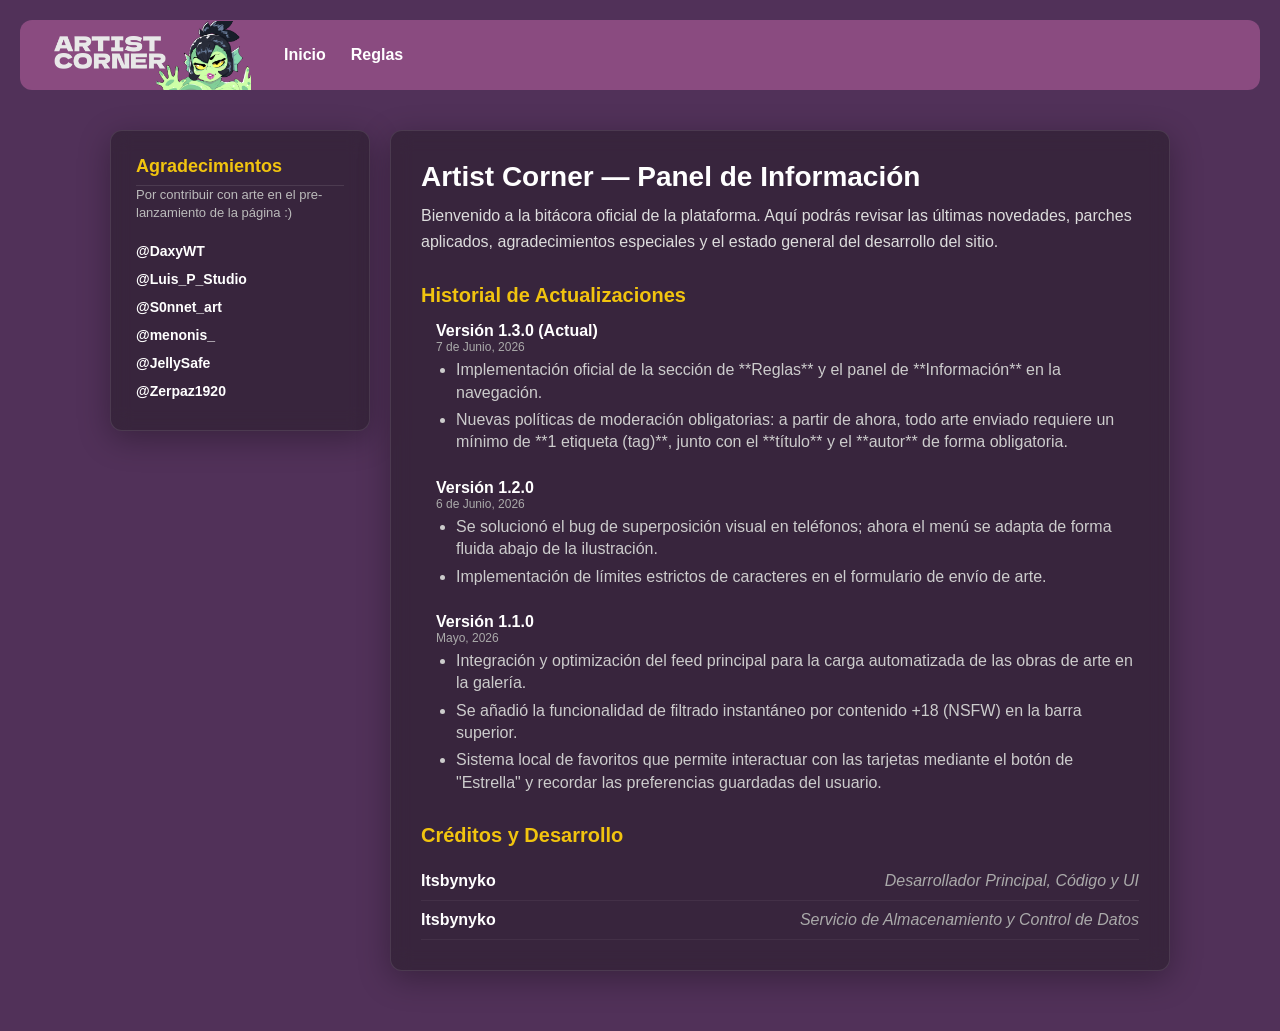
==== info.html @ 21874b7f "Add files via upload" ====
<!DOCTYPE html>
<html lang="es">
<head>
<meta charset="UTF-8">
<meta name="viewport" content="width=device-width, initial-scale=1.0">
<title>Información - Artist Corner</title>
<link rel="stylesheet" href="style.css">
<style>
  /* ESTADO POR DEFECTO: FONDO MORADO EXACTO DEL INDEX */
  body {
      background-color: #513159; 
      transition: background-color 0.5s ease; 
      margin: 0;
      font-family: sans-serif;
      color: #fff;
  }

  /* CONTENEDOR FLEX PARA ESTRUCTURAR EL MENÚ LATERAL Y LA BITÁCORA */
  .layout-wrapper {
      display: flex;
      max-width: 1100px;
      margin: 40px auto;
      padding: 0 20px;
      gap: 20px;
      box-sizing: border-box;
  }

  /* MENÚ LATERAL DE AGRADECIMIENTOS ESPECIALES */
  .thanks-sidebar {
      flex: 0 0 260px;
      background: rgba(20, 20, 20, 0.4);
      border-radius: 12px;
      padding: 25px;
      backdrop-filter: blur(10px);
      border: 1px solid rgba(255, 255, 255, 0.1);
      box-shadow: 0 8px 32px rgba(0, 0, 0, 0.3);
      height: fit-content;
  }

  .thanks-sidebar h3 {
      margin-top: 0;
      color: #f1c40f;
      font-size: 18px;
      border-bottom: 1px solid rgba(255, 255, 255, 0.1);
      padding-bottom: 8px;
  }

  .thanks-sidebar p {
      font-size: 13px;
      color: #bbb;
      line-height: 1.4;
      margin-bottom: 15px;
  }

  .thanks-list {
      list-style: none;
      padding: 0;
      margin: 0;
  }

  .thanks-list li {
      padding: 6px 0;
      font-weight: bold;
      color: #fff;
      font-size: 14px;
      transition: color 0.2s;
  }
  
  .thanks-list li:hover {
      color: #f1c40f;
  }

  /* CONTENEDOR PRINCIPAL DEL BLOG */
  .info-container {
      flex: 1;
  }

  .info-card {
      background: rgba(20, 20, 20, 0.4);
      border-radius: 12px;
      padding: 30px;
      backdrop-filter: blur(10px);
      border: 1px solid rgba(255, 255, 255, 0.1);
      box-shadow: 0 8px 32px rgba(0, 0, 0, 0.3);
  }

  .info-card h1 {
      font-size: 28px;
      margin-top: 0;
      padding-bottom: 10px;
      color: #fff;
  }

  .info-card h2 {
      font-size: 20px;
      color: #f1c40f;
      margin-top: 30px;
      margin-bottom: 15px;
  }

  .info-card p {
      line-height: 1.6;
      color: #ddd;
  }

  /* Bloques de las actualizaciones (Changelog) */
  .update-log {
      padding-left: 15px;
      margin-bottom: 25px;
  }

  .update-version {
      font-weight: bold;
      color: #fff;
      font-size: 16px;
  }

  .update-date {
      font-size: 12px;
      color: #aaa;
      margin-bottom: 5px;
  }

  .update-log ul {
      margin: 5px 0 0 0;
      padding-left: 20px;
      color: #ccc;
  }

  .update-log li {
      margin-bottom: 5px;
      line-height: 1.4;
  }

  /* Sección de Créditos */
  .credits-list {
      list-style: none;
      padding: 0;
      margin: 0;
  }

  .credits-list li {
      padding: 10px 0;
      border-bottom: 1px solid rgba(255, 255, 255, 0.05);
      display: flex;
      justify-content: space-between;
      gap: 15px;
  }

  .credits-list span.role {
      color: #aaa;
      font-style: italic;
  }

  /* =======================================================
      ADAPTACIÓN MÓVIL OPTIMIZADA
      ======================================================= */
  @media (max-width: 768px) {
      body {
          padding: 10px !important; 
      }

      .topbar {
          flex-direction: column !important; 
          height: auto !important; 
          padding: 15px !important;
          gap: 15px !important;
      }

      .left-section {
          width: 100% !important;
          justify-content: space-between !important; 
          gap: 10px !important;
      }

      .logo img {
          width: 150px !important; 
          height: auto !important;
      }

      .menu {
          gap: 15px !important; 
      }

      .menu a {
          font-size: 14px !important;
          white-space: nowrap !important; 
      }

      .layout-wrapper {
          flex-direction: column !important;
          margin: 15px auto !important;
          padding: 0 !important;
          gap: 15px !important;
      }

      .thanks-sidebar {
          flex: none !important;
          width: auto !important;
          padding: 20px !important;
      }

      .info-card {
          padding: 20px !important;
      }
      .info-card h1 {
          font-size: 22px !important;
      }
      .info-card h2 {
          font-size: 18px !important;
      }
      .credits-list li {
          flex-direction: column !important;
          gap: 2px !important;
      }
  }
</style>
</head>
<body>

<header class="topbar">
    <div class="left-section">
        <div class="logo">
            <img src="ArtistCornerLogo.png" alt="Logo">
        </div>
        <nav class="menu">
            <a href="index.html">Inicio</a>
            <a href="rules.html" style="font-weight: bold; color: #fff;">Reglas</a>
        </nav>
    </div>
</header>

<div class="layout-wrapper">
    <aside class="thanks-sidebar">
        <h3>Agradecimientos</h3>
        <p>Por contribuir con arte en el pre-lanzamiento de la página :)</p>
        <ul class="thanks-list">
            <li>@DaxyWT</li>
            <li>@Luis_P_Studio</li>
            <li>@S0nnet_art</li>
            <li>@menonis_</li>
            <li>@JellySafe</li>
            <li>@Zerpaz1920</li>
        </ul>
    </aside>

    <main class="info-container">
        <div class="info-card">
            <h1>Artist Corner — Panel de Información</h1>
            <p>Bienvenido a la bitácora oficial de la plataforma. Aquí podrás revisar las últimas novedades, parches aplicados, agradecimientos especiales y el estado general del desarrollo del sitio.</p>

            <h2>Historial de Actualizaciones</h2>
            
            <div class="update-log">
                <div class="update-version">Versión 1.3.0 (Actual)</div>
                <div class="update-date">7 de Junio, 2026</div>
                <ul>
                    <li>Implementación oficial de la sección de **Reglas** y el panel de **Información** en la navegación.</li>
                    <li>Nuevas políticas de moderación obligatorias: a partir de ahora, todo arte enviado requiere un mínimo de **1 etiqueta (tag)**, junto con el **título** y el **autor** de forma obligatoria.</li>
                </ul>
            </div>

            <div class="update-log">
                <div class="update-version">Versión 1.2.0</div>
                <div class="update-date">6 de Junio, 2026</div>
                <ul>
                    <li>Se solucionó el bug de superposición visual en teléfonos; ahora el menú se adapta de forma fluida abajo de la ilustración.</li>
                    <li>Implementación de límites estrictos de caracteres en el formulario de envío de arte.</li>
                </ul>
            </div>

            <div class="update-log">
                <div class="update-version">Versión 1.1.0</div>
                <div class="update-date">Mayo, 2026</div>
                <ul>
                    <li>Integración y optimización del feed principal para la carga automatizada de las obras de arte en la galería.</li>
                    <li>Se añadió la funcionalidad de filtrado instantáneo por contenido +18 (NSFW) en la barra superior.</li>
                    <li>Sistema local de favoritos que permite interactuar con las tarjetas mediante el botón de "Estrella" y recordar las preferencias guardadas del usuario.</li>
                </ul>
            </div>

            <h2>Créditos y Desarrollo</h2>
            <ul class="credits-list">
                <li>
                    <strong>Itsbynyko</strong>
                    <span class="role">Desarrollador Principal, Código y UI</span>
                </li>
                <li>
                    <strong>Itsbynyko</strong>
                    <span class="role">Servicio de Almacenamiento y Control de Datos</span>
                </li>
            </ul>
        </div>
    </main>
</div>

</body>
</html>
---- style.css ----
*{
    margin:0;
    padding:0;
    box-sizing:border-box;
}

body{
    background:#6f3c67;
    color:white;
    font-family:Arial, sans-serif;
    padding:20px;
}

.topbar{
    width:100%;
    height:70px;

    display:flex;
    align-items:center;
    justify-content:space-between;

    background:#8a4b80;

    padding:0 20px;

    border-radius:12px;

    margin-bottom:20px;
}

.logo{
    display:flex;
    align-items:center;
    gap:10px;

    font-size:22px;
    font-weight:bold;
}

.logo img{
    width:214px;
    height:69px;
    object-fit:contain;
}

.search-box{
    width:400px;
    max-width:50%;
}

.search-box input{
    width:100%;
    margin:0;

    background:#0f0f0f;
    border:1px solid #333;

    padding:12px 18px;

    border-radius:25px;

    color:white;
}
input{
    width:100%;
    padding:12px;
    margin-bottom:10px;
    border:none;
    border-radius:8px;
    background:#2a2a2a;
    color:white;
}

button{
    width:100%;
    padding:12px;
    border:none;
    border-radius:8px;
    cursor:pointer;
    font-weight:bold;
}

.feed{
    display:grid;
    grid-template-columns:repeat(auto-fill,minmax(350px,1fr));
    gap:20px;
}

.card{
    background:#1a1a1a;
    border-radius:12px;
    overflow:hidden;
}

.video-container{
    width:100%;
    aspect-ratio:16/9;
    background:#000;
}

.video-container video{
    width:100%;
    height:100%;
    object-fit:cover;
    display:block;
}

.video-container img{
    width:100%;
    height:100%;
    object-fit:cover;
    display:block;
}

.video-container video:fullscreen{
    width:100vw;
    height:100vh;
    object-fit:contain;
    background:black;
}

.video-container video:-webkit-full-screen{
    width:100vw;
    height:100vh;
    object-fit:contain;
    background:black;
}

.info{
    padding:15px;
}

.title{
    font-size:18px;
    font-weight:bold;
    margin-bottom:5px;
}

.author{
    color:#aaa;
}
.lightbox{
    display:none;
    position:fixed;
    inset:0;

    background:rgba(0,0,0,.95);

    justify-content:center;
    align-items:center;

    z-index:9999;
}

.lightbox img{
    max-width:90vw;
    max-height:90vh;
    object-fit:contain;
}

.nav-btn{
    position:absolute;
    top:50%;
    transform:translateY(-50%);

    width:60px;
    height:60px;

    border:none;
    border-radius:50%;

    background:rgba(255,255,255,.15);
    color:white;

    font-size:30px;
    cursor:pointer;
    z-index:10000;
}

.nav-btn:hover{
    background:rgba(255,255,255,.25);
}

.left{
    left:30px;
}

.right{
    right:30px;
}

.menu{
    display:flex;
    gap:25px;
    align-items:center;
}

.menu a{
    color:white;
    text-decoration:none;
    font-weight:bold;
    transition:.2s;
}

.menu a:hover{
    opacity:.8;
}


/* ========================= */
/* PAGINA SUBIR ARTE */
/* ========================= */

.upload-container{
    display:flex;
    justify-content:center;
    margin-top:40px;
}

.upload-card{

    width:800px;
    max-width:95%;

    background:#1a1a1a;

    border-radius:12px;

    padding:30px;
}

.upload-card h1{

    text-align:center;

    margin-bottom:25px;
}

.upload-card textarea{

    width:100%;

    min-height:150px;

    background:#2a2a2a;

    color:white;

    border:none;

    border-radius:8px;

    padding:12px;

    resize:vertical;

    margin-bottom:10px;
}

.upload-card button{

    background:#8a4b80;

    color:white;

    transition:.2s;
}

.upload-card button:hover{

    opacity:.9;
}

.preview{

    width:100%;

    max-height:500px;

    object-fit:contain;

    border-radius:12px;

    margin-bottom:15px;

    display:none;

    background:#111;
}

.left-section{

    display:flex;

    align-items:center;

    gap:30px;
}



.menu a:hover{

    background:rgba(255,255,255,.1);
}

.toast{

    position:fixed;

    left:50%;
    bottom:30px;

    transform:translateX(-50%);

    background:#1a1a1a;

    color:white;

    padding:14px 25px;

    border-radius:10px;

    font-weight:bold;

    opacity:0;

    pointer-events:none;

    transition:.3s;

    z-index:99999;
}

.toast.show{

    opacity:1;
}

.toast.success{

    border:2px solid #4caf50;
}

.toast.error{

    border:2px solid #f44336;
}

button:disabled{

    background:#555;

    color:#ccc;

    cursor:not-allowed;

    opacity:.8;
}
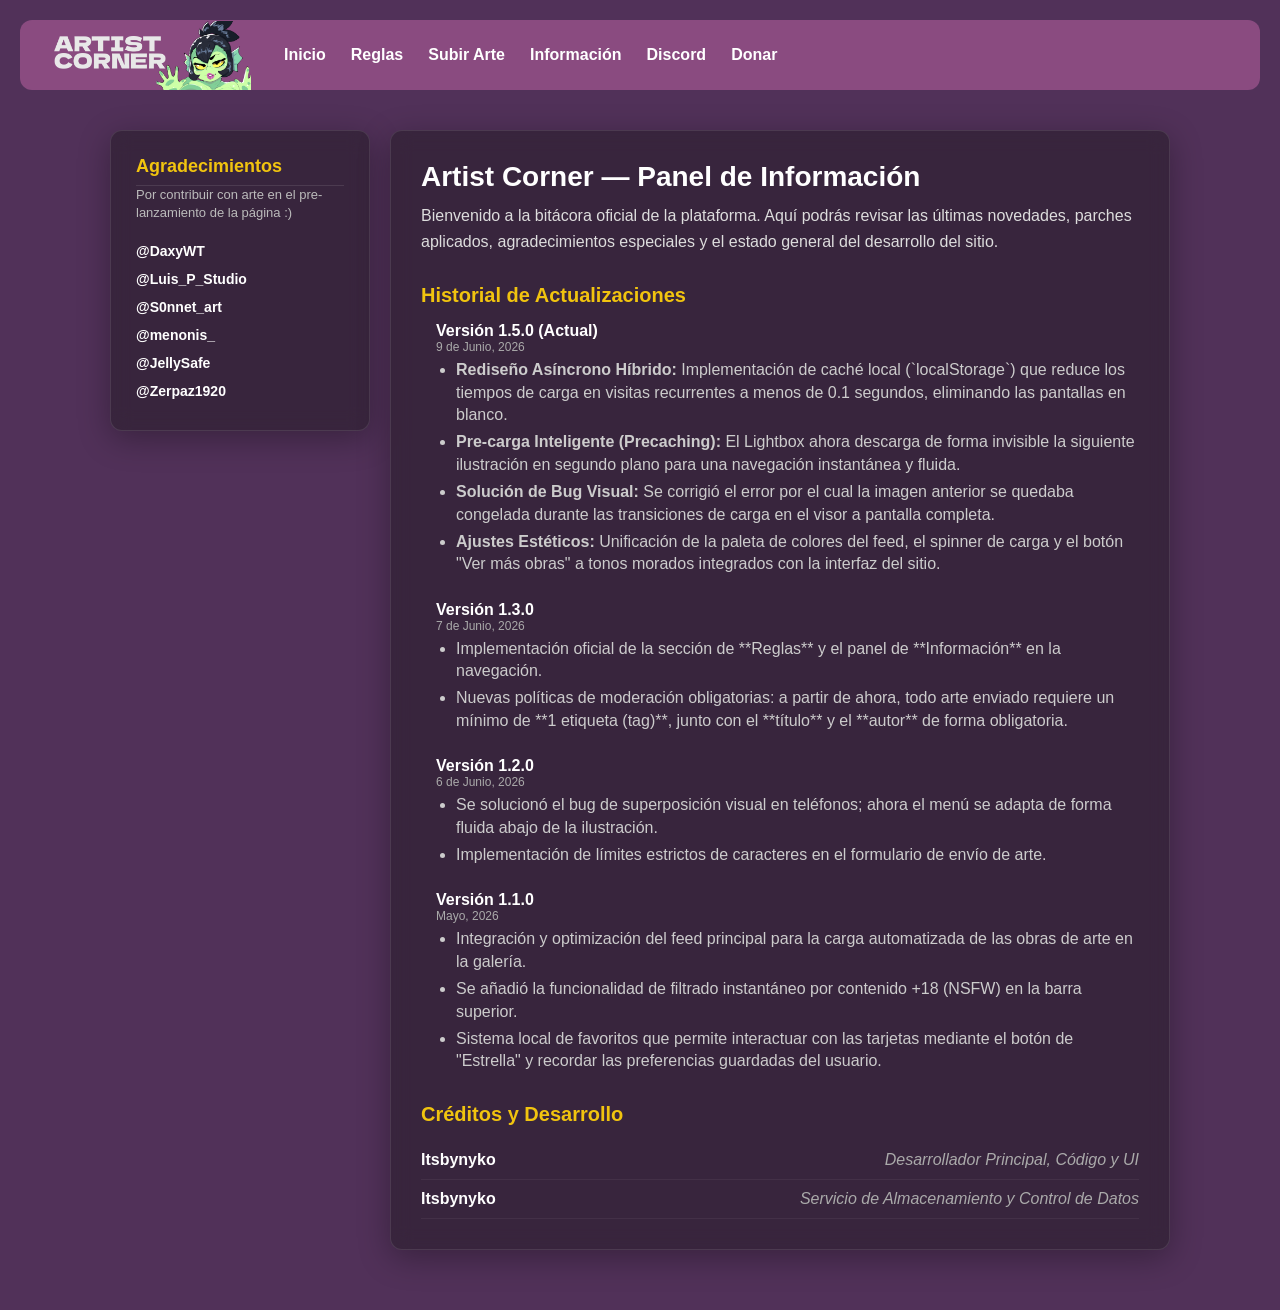
==== commit 67df7778: "Update info.html" ====
--- a/info.html
+++ b/info.html
@@ -179,7 +179,8 @@
       }
 
       .menu {
-          gap: 15px !important; 
+          gap: 12px !important; 
+          flex-wrap: wrap !important;
       }
 
       .menu a {
@@ -225,7 +226,11 @@
         </div>
         <nav class="menu">
             <a href="index.html">Inicio</a>
-            <a href="rules.html" style="font-weight: bold; color: #fff;">Reglas</a>
+            <a href="rules.html">Reglas</a>
+            <a href="upload.html">Subir Arte</a>
+            <a href="info.html" style="font-weight: bold; color: #fff;">Información</a>
+            <a href="https://discord.gg/gg3N2hKKvD" target="_blank">Discord</a>
+            <a href="https://ko-fi.com/itsbynyko" target="_blank">Donar</a>
         </nav>
     </div>
 </header>
@@ -250,9 +255,20 @@
             <p>Bienvenido a la bitácora oficial de la plataforma. Aquí podrás revisar las últimas novedades, parches aplicados, agradecimientos especiales y el estado general del desarrollo del sitio.</p>
 
             <h2>Historial de Actualizaciones</h2>
+
+            <div class="update-log">
+                <div class="update-version">Versión 1.5.0 (Actual)</div>
+                <div class="update-date">9 de Junio, 2026</div>
+                <ul>
+                    <li><strong>Rediseño Asíncrono Híbrido:</strong> Implementación de caché local (`localStorage`) que reduce los tiempos de carga en visitas recurrentes a menos de 0.1 segundos, eliminando las pantallas en blanco.</li>
+                    <li><strong>Pre-carga Inteligente (Precaching):</strong> El Lightbox ahora descarga de forma invisible la siguiente ilustración en segundo plano para una navegación instantánea y fluida.</li>
+                    <li><strong>Solución de Bug Visual:</strong> Se corrigió el error por el cual la imagen anterior se quedaba congelada durante las transiciones de carga en el visor a pantalla completa.</li>
+                    <li><strong>Ajustes Estéticos:</strong> Unificación de la paleta de colores del feed, el spinner de carga y el botón "Ver más obras" a tonos morados integrados con la interfaz del sitio.</li>
+                </ul>
+            </div>
             
             <div class="update-log">
-                <div class="update-version">Versión 1.3.0 (Actual)</div>
+                <div class="update-version">Versión 1.3.0</div>
                 <div class="update-date">7 de Junio, 2026</div>
                 <ul>
                     <li>Implementación oficial de la sección de **Reglas** y el panel de **Información** en la navegación.</li>
@@ -295,4 +311,4 @@
 </div>
 
 </body>
-</html>+</html>
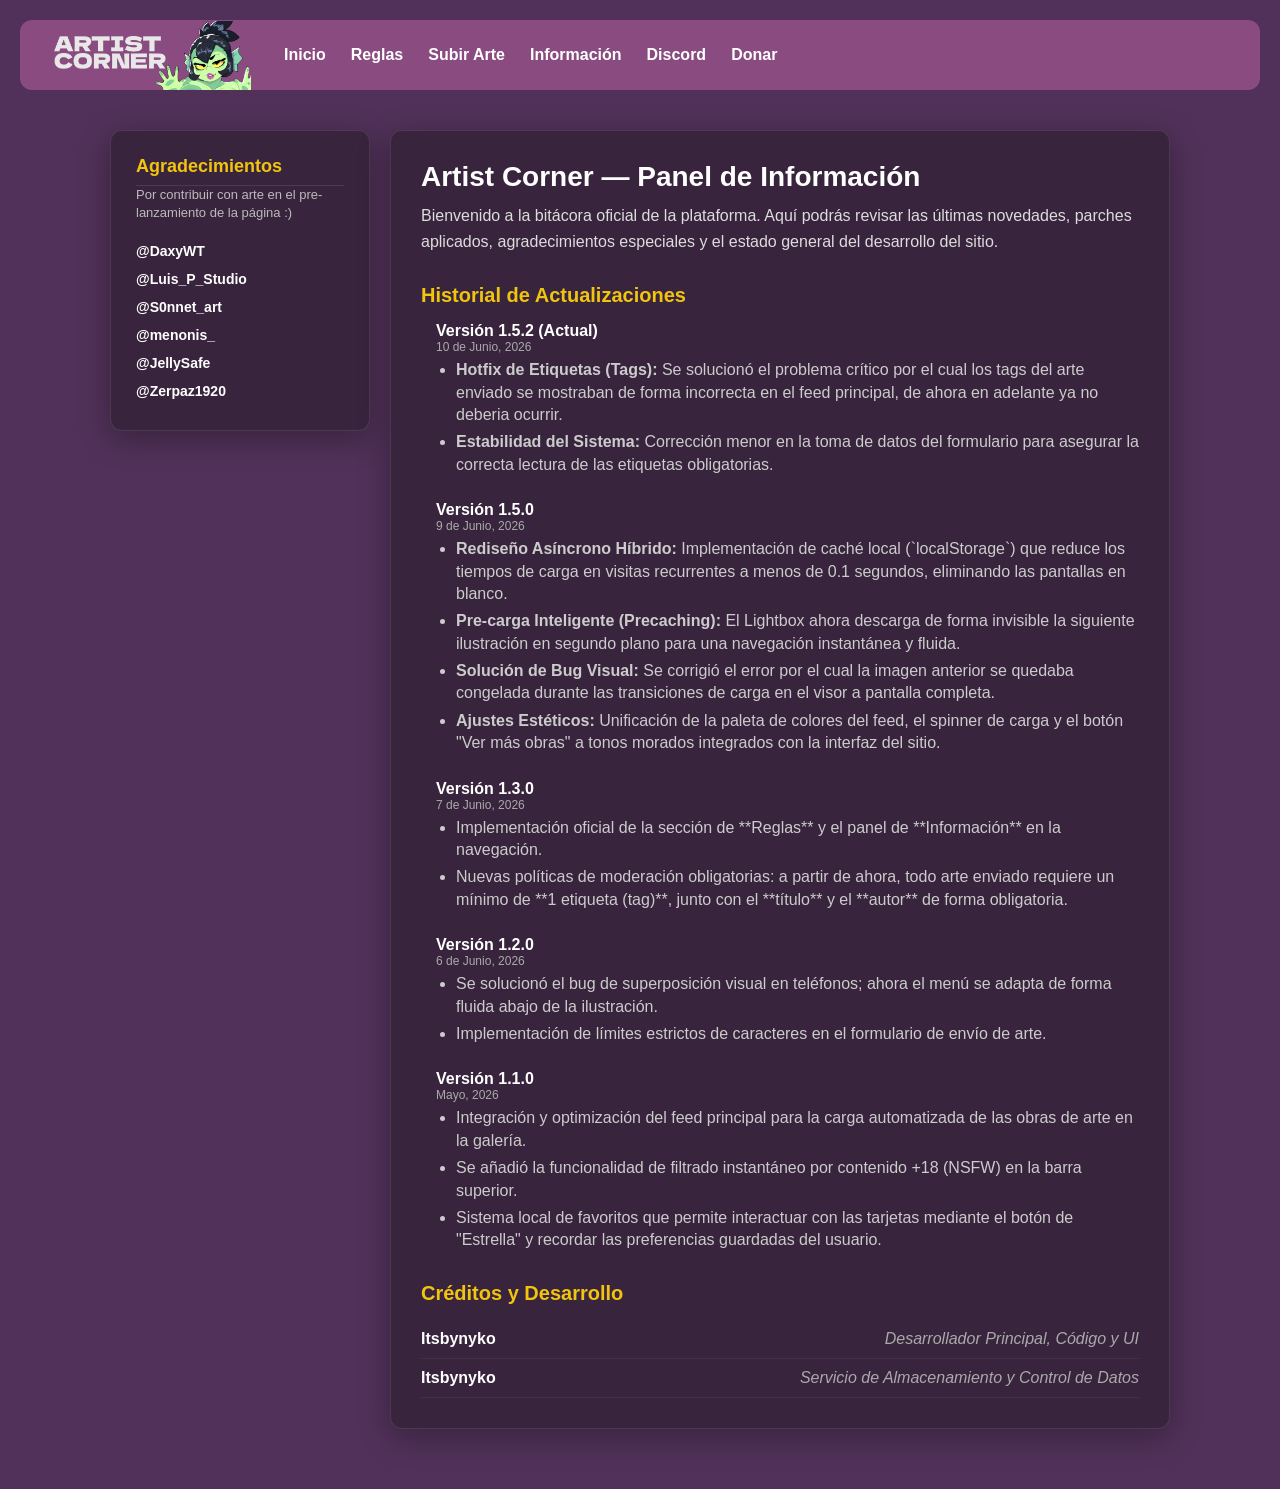
==== commit ba0950d8: "Update info.html" ====
--- a/info.html
+++ b/info.html
@@ -257,7 +257,16 @@
             <h2>Historial de Actualizaciones</h2>
 
             <div class="update-log">
-                <div class="update-version">Versión 1.5.0 (Actual)</div>
+                <div class="update-version">Versión 1.5.2 (Actual)</div>
+                <div class="update-date">10 de Junio, 2026</div>
+                <ul>
+                    <li><strong>Hotfix de Etiquetas (Tags):</strong> Se solucionó el problema crítico por el cual los tags del arte enviado se mostraban de forma incorrecta en el feed principal, de ahora en adelante ya no deberia ocurrir.</li>
+                    <li><strong>Estabilidad del Sistema:</strong> Corrección menor en la toma de datos del formulario para asegurar la correcta lectura de las etiquetas obligatorias.</li>
+                </ul>
+            </div>
+
+            <div class="update-log">
+                <div class="update-version">Versión 1.5.0</div>
                 <div class="update-date">9 de Junio, 2026</div>
                 <ul>
                     <li><strong>Rediseño Asíncrono Híbrido:</strong> Implementación de caché local (`localStorage`) que reduce los tiempos de carga en visitas recurrentes a menos de 0.1 segundos, eliminando las pantallas en blanco.</li>
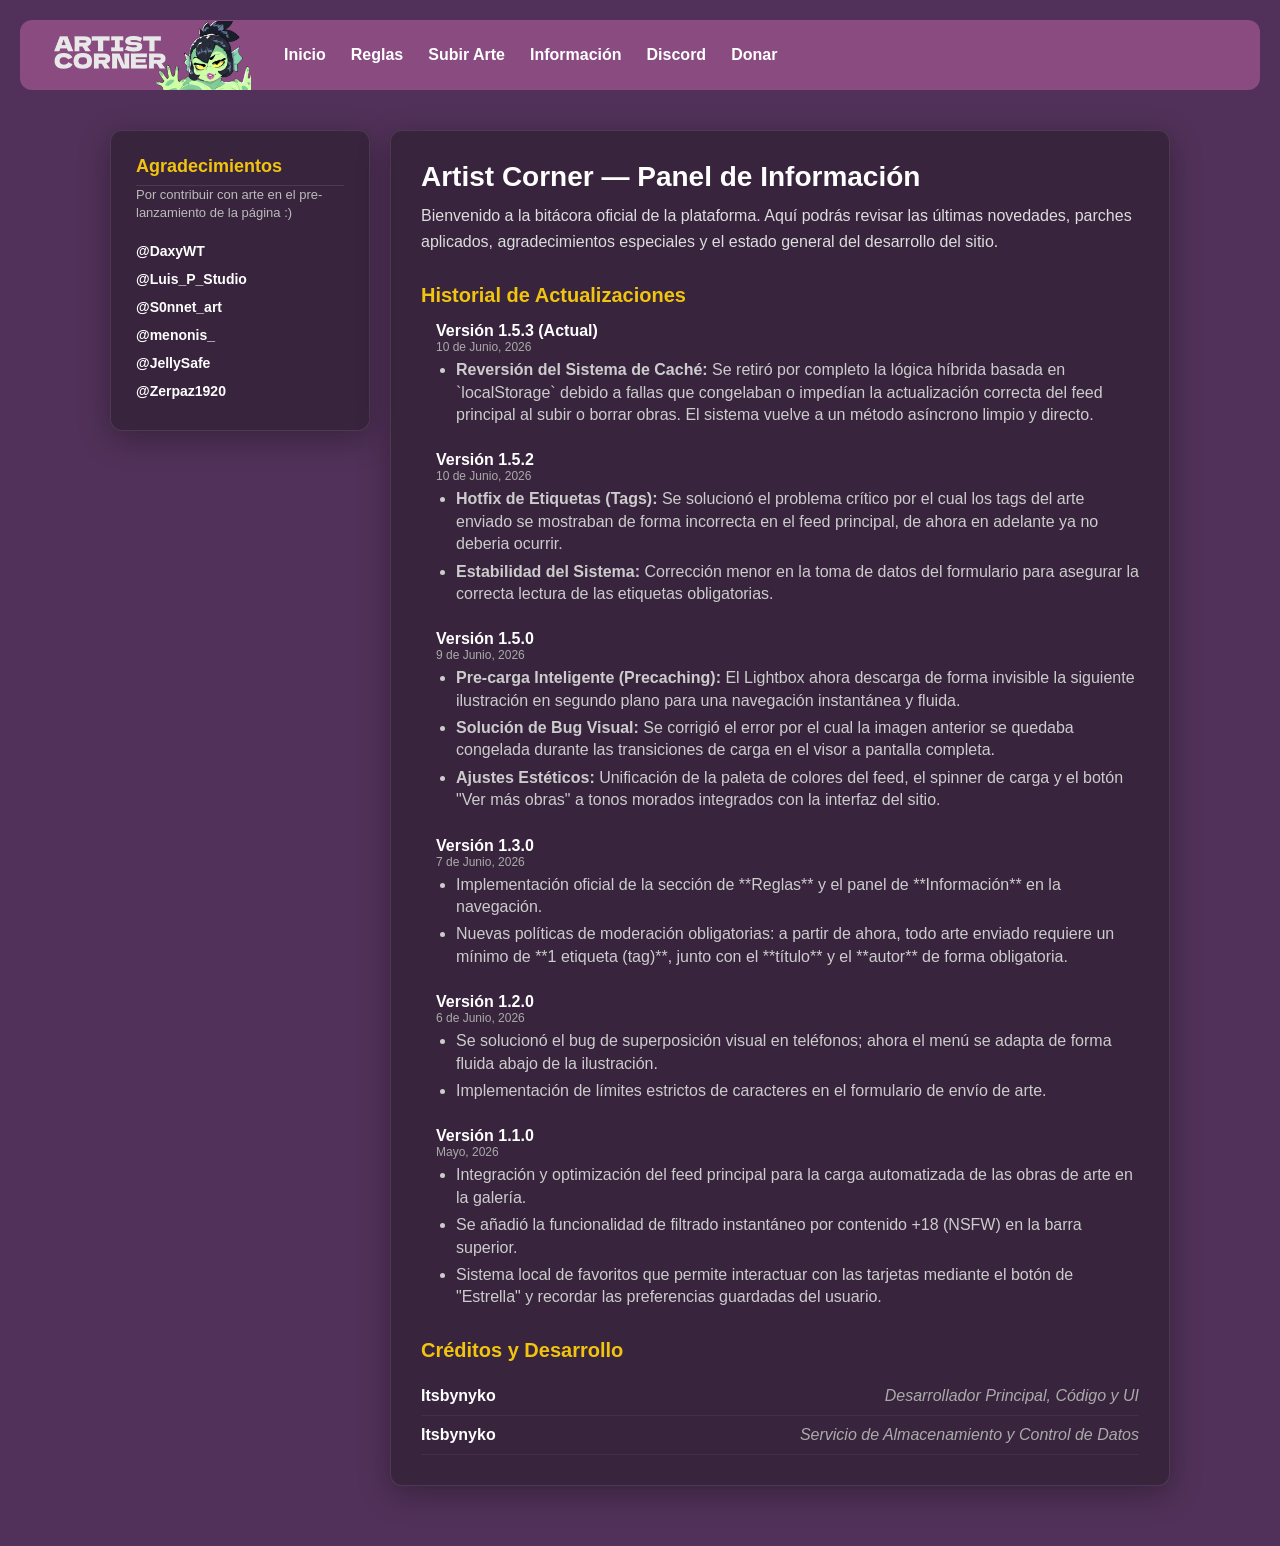
==== commit 96b258ae: "Update info.html" ====
--- a/info.html
+++ b/info.html
@@ -257,7 +257,15 @@
             <h2>Historial de Actualizaciones</h2>
 
             <div class="update-log">
-                <div class="update-version">Versión 1.5.2 (Actual)</div>
+                <div class="update-version">Versión 1.5.3 (Actual)</div>
+                <div class="update-date">10 de Junio, 2026</div>
+                <ul>
+                    <li><strong>Reversión del Sistema de Caché:</strong> Se retiró por completo la lógica híbrida basada en `localStorage` debido a fallas que congelaban o impedían la actualización correcta del feed principal al subir o borrar obras. El sistema vuelve a un método asíncrono limpio y directo.</li>
+                </ul>
+            </div>
+
+            <div class="update-log">
+                <div class="update-version">Versión 1.5.2</div>
                 <div class="update-date">10 de Junio, 2026</div>
                 <ul>
                     <li><strong>Hotfix de Etiquetas (Tags):</strong> Se solucionó el problema crítico por el cual los tags del arte enviado se mostraban de forma incorrecta en el feed principal, de ahora en adelante ya no deberia ocurrir.</li>
@@ -269,7 +277,6 @@
                 <div class="update-version">Versión 1.5.0</div>
                 <div class="update-date">9 de Junio, 2026</div>
                 <ul>
-                    <li><strong>Rediseño Asíncrono Híbrido:</strong> Implementación de caché local (`localStorage`) que reduce los tiempos de carga en visitas recurrentes a menos de 0.1 segundos, eliminando las pantallas en blanco.</li>
                     <li><strong>Pre-carga Inteligente (Precaching):</strong> El Lightbox ahora descarga de forma invisible la siguiente ilustración en segundo plano para una navegación instantánea y fluida.</li>
                     <li><strong>Solución de Bug Visual:</strong> Se corrigió el error por el cual la imagen anterior se quedaba congelada durante las transiciones de carga en el visor a pantalla completa.</li>
                     <li><strong>Ajustes Estéticos:</strong> Unificación de la paleta de colores del feed, el spinner de carga y el botón "Ver más obras" a tonos morados integrados con la interfaz del sitio.</li>
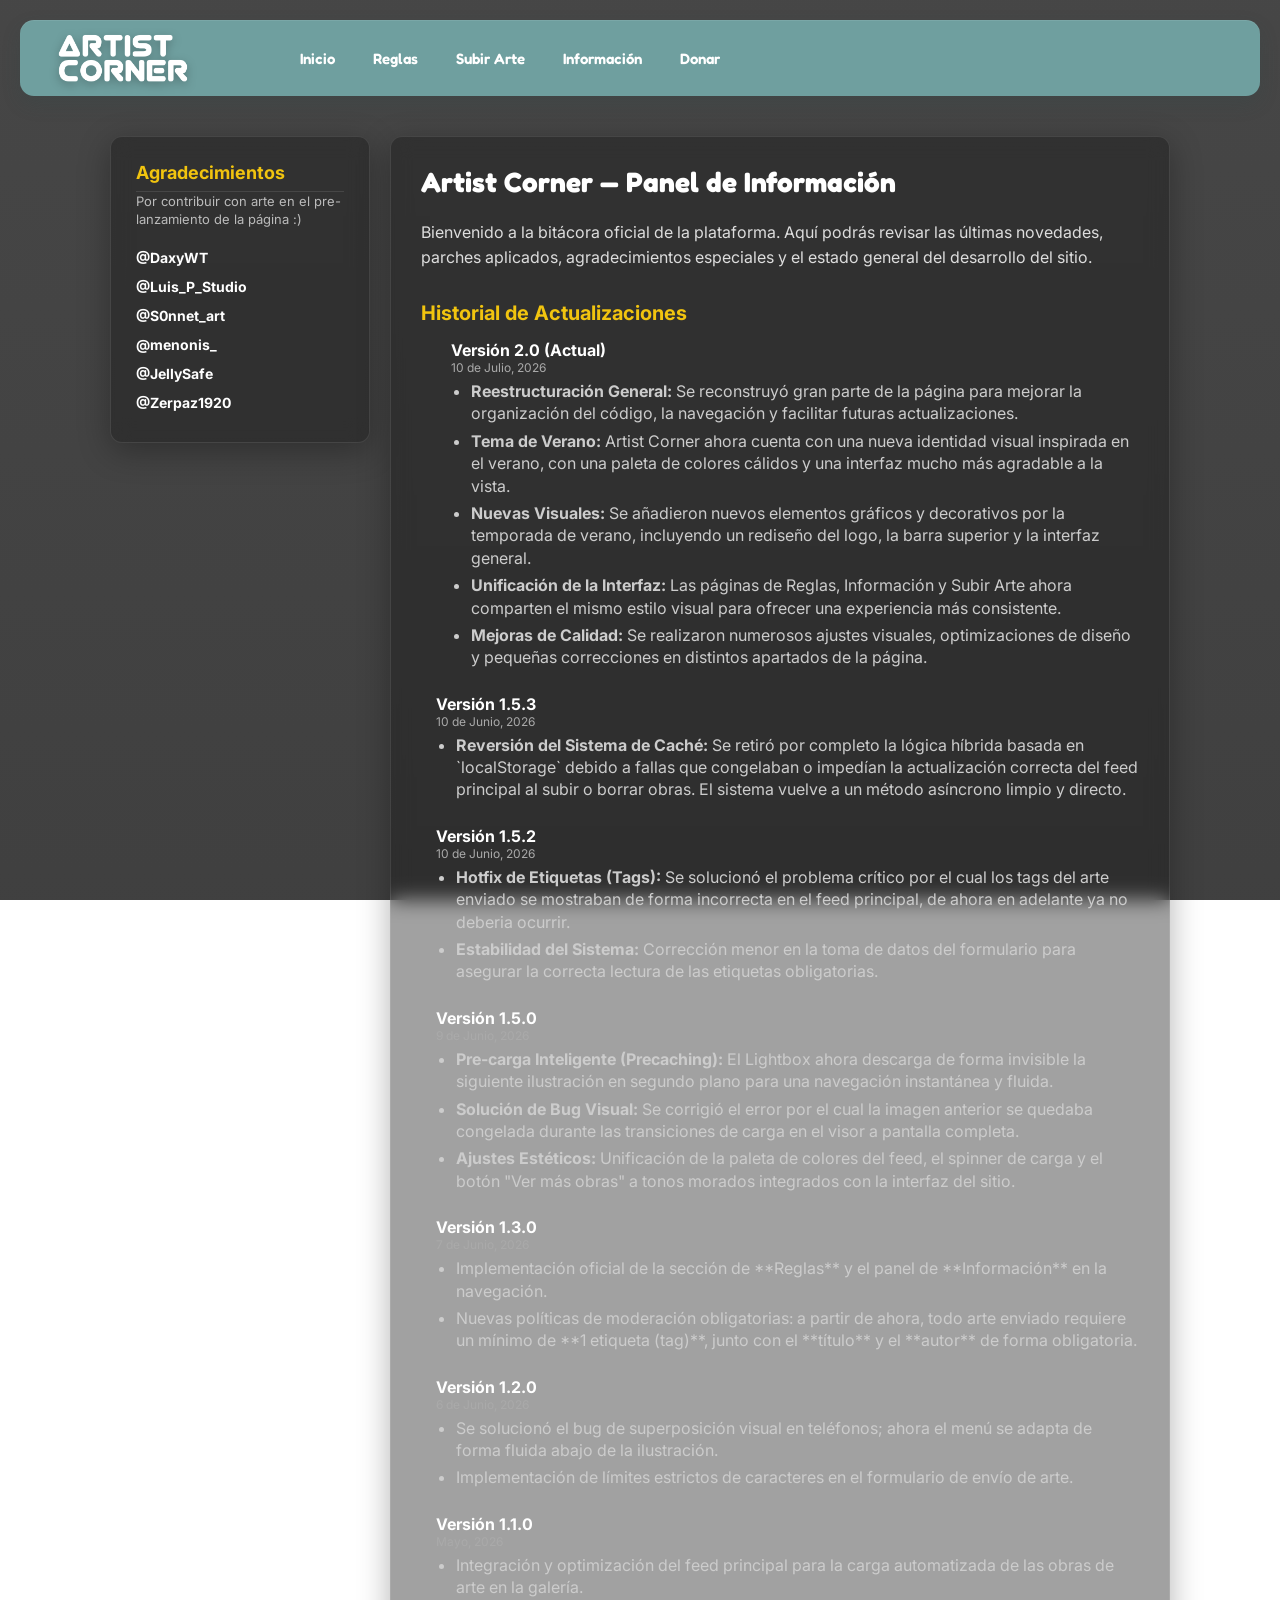
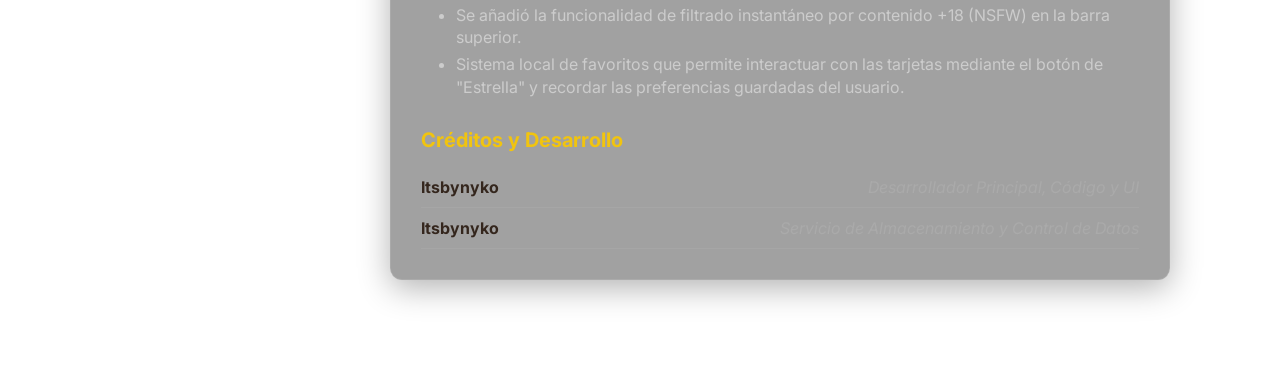
==== commit 3cd5a12f: "Update info.html" ====
--- a/info.html
+++ b/info.html
@@ -6,14 +6,6 @@
 <title>Información - Artist Corner</title>
 <link rel="stylesheet" href="style.css">
 <style>
-  /* ESTADO POR DEFECTO: FONDO MORADO EXACTO DEL INDEX */
-  body {
-      background-color: #513159; 
-      transition: background-color 0.5s ease; 
-      margin: 0;
-      font-family: sans-serif;
-      color: #fff;
-  }
 
   /* CONTENEDOR FLEX PARA ESTRUCTURAR EL MENÚ LATERAL Y LA BITÁCORA */
   .layout-wrapper {
@@ -222,14 +214,13 @@
 <header class="topbar">
     <div class="left-section">
         <div class="logo">
-            <img src="ArtistCornerLogo.png" alt="Logo">
+            <img src="ArtistCornerLogoVerano2026.png" alt="Logo">
         </div>
         <nav class="menu">
             <a href="index.html">Inicio</a>
             <a href="rules.html">Reglas</a>
             <a href="upload.html">Subir Arte</a>
-            <a href="info.html" style="font-weight: bold; color: #fff;">Información</a>
-            <a href="https://discord.gg/gg3N2hKKvD" target="_blank">Discord</a>
+            <a href="info.html">Información</a>
             <a href="https://ko-fi.com/itsbynyko" target="_blank">Donar</a>
         </nav>
     </div>
@@ -257,7 +248,24 @@
             <h2>Historial de Actualizaciones</h2>
 
             <div class="update-log">
-                <div class="update-version">Versión 1.5.3 (Actual)</div>
+
+                <div class="update-log">
+                <div class="update-version">Versión 2.0 (Actual)</div>
+                <div class="update-date">10 de Julio, 2026</div>
+                <ul>
+                    <li><strong>Reestructuración General:</strong> Se reconstruyó gran parte de la página para mejorar la organización del código, la navegación y facilitar futuras actualizaciones.</li>
+
+                    <li><strong>Tema de Verano:</strong> Artist Corner ahora cuenta con una nueva identidad visual inspirada en el verano, con una paleta de colores cálidos y una interfaz mucho más agradable a la vista.</li>
+
+                    <li><strong>Nuevas Visuales:</strong> Se añadieron nuevos elementos gráficos y decorativos por la temporada de verano, incluyendo un rediseño del logo, la barra superior y la interfaz general.</li>
+
+                    <li><strong>Unificación de la Interfaz:</strong> Las páginas de Reglas, Información y Subir Arte ahora comparten el mismo estilo visual para ofrecer una experiencia más consistente.</li>
+
+                    <li><strong>Mejoras de Calidad:</strong> Se realizaron numerosos ajustes visuales, optimizaciones de diseño y pequeñas correcciones en distintos apartados de la página.</li>
+                </ul>
+            </div>
+
+                <div class="update-version">Versión 1.5.3</div>
                 <div class="update-date">10 de Junio, 2026</div>
                 <ul>
                     <li><strong>Reversión del Sistema de Caché:</strong> Se retiró por completo la lógica híbrida basada en `localStorage` debido a fallas que congelaban o impedían la actualización correcta del feed principal al subir o borrar obras. El sistema vuelve a un método asíncrono limpio y directo.</li>
--- a/style.css
+++ b/style.css
@@ -1,360 +1,1192 @@
-
-*{
-    margin:0;
-    padding:0;
-    box-sizing:border-box;
-}
-
+/* Reinicio general */
+@import url('https://fonts.googleapis.com/css2?family=Fredoka:wght@400;500;600;700&family=Inter:wght@400;500;600;700&display=swap');
+
+* {
+    margin: 0;
+    padding: 0;
+    box-sizing: border-box;
+}
+
+/* ============================================
+   Artist Corner — tema "Verano"
+   Postales desperdigadas tomando sol
+   ============================================ */
+:root{
+
+    /* Arena */
+    --sand:#D9B38C;
+    --sand-deep:#C79B70;
+
+    /* Mar */
+    --sky:#7FAAA4;
+    --sky-dark:#658F89;
+
+    /* Naranjas suaves */
+    --coral:#C97D56;
+    --coral-dark:#AE6543;
+
+    /* Sol */
+    --sun:#D8A857;
+
+    /* Cartas */
+    --paper:#D8C1A4;
+    --paper-shadow:#B89573;
+
+    /* Texto */
+    --ink:#34261D;
+    --ink-soft:#65584D;
+    --muted-dark:#857567;
+
+    --success:#5E8F63;
+    --field:#CCB090;
+
+    /* Legacy */
+    --background-main:var(--sand);
+    --background-nsfw:#30201D;
+    --topbar:var(--sky);
+    --accent:var(--coral);
+    --accent-dark:var(--coral-dark);
+    --card:var(--paper);
+    --black:#000;
+    --white:#EFE4D5;
+    --muted:var(--ink-soft);
+}
+
+@media (prefers-reduced-motion: reduce) {
+    * {
+        animation-duration: 0.01ms !important;
+        animation-iteration-count: 1 !important;
+        transition-duration: 0.01ms !important;
+    }
+}
+
+/* Página principal — arena bajo el sol */
 body{
-    background:#6f3c67;
-    color:white;
-    font-family:Arial, sans-serif;
+    min-height:100vh;
     padding:20px;
-}
-
-.topbar{
-    width:100%;
-    height:70px;
-
-    display:flex;
-    align-items:center;
-    justify-content:space-between;
-
-    background:#8a4b80;
-
-    padding:0 20px;
-
-    border-radius:12px;
-
-    margin-bottom:20px;
-}
-
-.logo{
-    display:flex;
-    align-items:center;
-    gap:10px;
-
-    font-size:22px;
-    font-weight:bold;
-}
-
-.logo img{
-    width:214px;
-    height:69px;
-    object-fit:contain;
-}
-
-.search-box{
-    width:400px;
-    max-width:50%;
-}
-
-.search-box input{
-    width:100%;
-    margin:0;
-
-    background:#0f0f0f;
-    border:1px solid #333;
-
-    padding:12px 18px;
-
-    border-radius:25px;
-
-    color:white;
-}
-input{
-    width:100%;
-    padding:12px;
-    margin-bottom:10px;
-    border:none;
-    border-radius:8px;
-    background:#2a2a2a;
-    color:white;
-}
-
-button{
-    width:100%;
-    padding:12px;
-    border:none;
-    border-radius:8px;
-    cursor:pointer;
-    font-weight:bold;
-}
-
-.feed{
-    display:grid;
-    grid-template-columns:repeat(auto-fill,minmax(350px,1fr));
-    gap:20px;
-}
-
-.card{
-    background:#1a1a1a;
-    border-radius:12px;
-    overflow:hidden;
-}
-
-.video-container{
-    width:100%;
-    aspect-ratio:16/9;
-    background:#000;
-}
-
-.video-container video{
-    width:100%;
-    height:100%;
-    object-fit:cover;
-    display:block;
-}
-
-.video-container img{
-    width:100%;
-    height:100%;
-    object-fit:cover;
-    display:block;
-}
-
-.video-container video:fullscreen{
-    width:100vw;
-    height:100vh;
-    object-fit:contain;
-    background:black;
-}
-
-.video-container video:-webkit-full-screen{
-    width:100vw;
-    height:100vh;
-    object-fit:contain;
-    background:black;
-}
-
-.info{
-    padding:15px;
-}
-
-.title{
-    font-size:18px;
-    font-weight:bold;
-    margin-bottom:5px;
-}
-
-.author{
-    color:#aaa;
-}
-.lightbox{
-    display:none;
-    position:fixed;
-    inset:0;
-
-    background:rgba(0,0,0,.95);
-
-    justify-content:center;
-    align-items:center;
-
-    z-index:9999;
-}
-
-.lightbox img{
-    max-width:90vw;
-    max-height:90vh;
-    object-fit:contain;
-}
-
-.nav-btn{
-    position:absolute;
-    top:50%;
-    transform:translateY(-50%);
-
-    width:60px;
-    height:60px;
-
-    border:none;
-    border-radius:50%;
-
-    background:rgba(255,255,255,.15);
-    color:white;
-
-    font-size:30px;
-    cursor:pointer;
-    z-index:10000;
-}
-
-.nav-btn:hover{
-    background:rgba(255,255,255,.25);
-}
-
-.left{
-    left:30px;
-}
-
-.right{
-    right:30px;
-}
-
-.menu{
-    display:flex;
-    gap:25px;
-    align-items:center;
-}
-
-.menu a{
-    color:white;
-    text-decoration:none;
-    font-weight:bold;
-    transition:.2s;
-}
-
-.menu a:hover{
-    opacity:.8;
-}
-
-
-/* ========================= */
-/* PAGINA SUBIR ARTE */
-/* ========================= */
-
-.upload-container{
-    display:flex;
-    justify-content:center;
-    margin-top:40px;
-}
-
-.upload-card{
-
-    width:800px;
-    max-width:95%;
-
-    background:#1a1a1a;
-
-    border-radius:12px;
-
-    padding:30px;
-}
-
-.upload-card h1{
-
-    text-align:center;
-
-    margin-bottom:25px;
-}
-
-.upload-card textarea{
-
-    width:100%;
-
-    min-height:150px;
-
-    background:#2a2a2a;
-
-    color:white;
-
-    border:none;
-
-    border-radius:8px;
-
-    padding:12px;
-
-    resize:vertical;
-
-    margin-bottom:10px;
-}
-
-.upload-card button{
-
-    background:#8a4b80;
-
-    color:white;
-
-    transition:.2s;
-}
-
-.upload-card button:hover{
-
-    opacity:.9;
-}
-
-.preview{
-
-    width:100%;
-
-    max-height:500px;
-
-    object-fit:contain;
-
-    border-radius:12px;
-
-    margin-bottom:15px;
-
-    display:none;
-
-    background:#111;
-}
-
-.left-section{
-
-    display:flex;
-
-    align-items:center;
-
-    gap:30px;
-}
-
-
-
-.menu a:hover{
-
-    background:rgba(255,255,255,.1);
-}
-
-.toast{
-
-    position:fixed;
-
-    left:50%;
-    bottom:30px;
-
-    transform:translateX(-50%);
-
-    background:#1a1a1a;
-
-    color:white;
-
-    padding:14px 25px;
-
-    border-radius:10px;
-
-    font-weight:bold;
-
-    opacity:0;
-
-    pointer-events:none;
-
-    transition:.3s;
-
-    z-index:99999;
-}
-
-.toast.show{
-
-    opacity:1;
-}
-
-.toast.success{
-
-    border:2px solid #4caf50;
-}
-
-.toast.error{
-
-    border:2px solid #f44336;
-}
-
-button:disabled{
-
-    background:#555;
-
-    color:#ccc;
-
-    cursor:not-allowed;
-
-    opacity:.8;
-}
+
+    background:
+        linear-gradient(rgba(24, 24, 24, 0.8), rgba(16, 16, 16, 0.8)),
+        url("background.jpeg");
+
+    background-size:cover;
+    background-position:center;
+    background-repeat:no-repeat;
+    background-attachment:fixed;
+
+    color:var(--ink);
+    font-family:'Inter',sans-serif;
+}
+
+body.nsfw-mode {
+    min-height:100vh;
+    padding:20px;
+
+    background:
+        linear-gradient(rgba(0, 0, 0, 0.89), rgba(163, 21, 151, 0.8)),
+        url("background.jpeg");
+
+    background-size:cover;
+    background-position:center;
+    background-repeat:no-repeat;
+    background-attachment:fixed;
+
+    color:var(--ink);
+    font-family:'Inter',sans-serif;
+}
+
+a, button, input, .star-btn, .tag-badge, .nav-btn, .nsfw-control {
+    outline-offset: 3px;
+}
+a:focus-visible, button:focus-visible, input:focus-visible,
+.star-btn:focus-visible, .tag-badge:focus-visible,
+.nav-btn:focus-visible, .nsfw-control:focus-visible {
+    outline: 3px solid var(--coral);
+}
+
+/* Barra superior — toldo de playa a rayas */
+.topbar {
+    width: 100%;
+    min-height: 76px;
+    margin-bottom: 26px;
+    padding: 0 22px;
+
+    display: flex;
+    align-items: center;
+    justify-content: space-between;
+
+    background: #6f9f9f;
+
+    border-radius: 14px;
+
+    box-shadow:
+        0 8px 18px rgba(45, 73, 72, 0.22),
+        inset 0 1px 0 rgba(255, 255, 255, 0.08);
+}
+
+.left-section {
+    display: flex;
+    align-items: center;
+    gap: 30px;
+}
+
+.logo {
+    display: flex;
+    align-items: center;
+    gap: 10px;
+    font-size: 22px;
+    font-weight: bold;
+}
+
+.logo img {
+    width: 214px;
+    height: 69px;
+    object-fit: contain;
+    filter: drop-shadow(0 3px 5px rgba(0, 0, 0, 0.25));
+}
+
+.menu {
+    display: flex;
+    align-items: center;
+    gap: 10px;
+}
+
+.menu a {
+    padding: 9px 14px;
+    color: #fff;
+    text-decoration: none;
+    font-family: 'Fredoka', sans-serif;
+    font-size: 15px;
+    font-weight: 600;
+    border-radius: 20px;
+    transition: background 0.2s, transform 0.15s;
+    display: inline-block;
+}
+
+.menu a:hover {
+    background: rgba(255, 255, 255, 0.22);
+    transform: translateY(-2px);
+}
+
+/* Buscador y control NSFW */
+.search-box {
+    width: 400px;
+    max-width: 50%;
+    display: flex;
+    align-items: center;
+    gap: 10px;
+}
+
+.search-box input[type="text"] {
+    width: 100%;
+    margin: 0;
+    padding: 12px 18px;
+    color: var(--ink);
+    background: var(--paper);
+    border: none;
+    border-radius: 999px;
+    box-shadow: 0 3px 8px rgba(0, 0, 0, 0.15);
+    font-family: 'Inter', Arial, sans-serif;
+}
+
+.search-box input[type="text"]::placeholder {
+    color: var(--ink-soft);
+}
+
+.nsfw-control {
+    display: flex;
+    align-items: center;
+    gap: 6px;
+    margin-left: 5px;
+    padding: 6px 12px;
+    color: #fff;
+    background: rgba(0, 0, 0, 0.18);
+    border-radius: 999px;
+    font-size: 13px;
+    font-weight: bold;
+    letter-spacing: 0.5px;
+    white-space: nowrap;
+    user-select: none;
+    cursor: pointer;
+}
+
+.nsfw-control input {
+    width: 16px;
+    height: 16px;
+    margin: 0;
+    cursor: pointer;
+    accent-color: var(--coral);
+}
+
+/* Campos y botones generales */
+input,
+textarea {
+    width: 100%;
+    padding: 12px;
+    margin-bottom: 10px;
+    color: var(--ink);
+    background: var(--field);
+    border: 1px solid var(--paper-shadow);
+    border-radius: 10px;
+}
+
+button {
+    width: 100%;
+    padding: 12px;
+    font-weight: bold;
+    border: none;
+    border-radius: 10px;
+    cursor: pointer;
+}
+
+button:disabled {
+    color: #ccc;
+    background: #999;
+    cursor: not-allowed;
+    opacity: 0.8;
+}
+
+/* Feed de publicaciones — postales desperdigadas al sol */
+.feed {
+    display: grid;
+    grid-template-columns: repeat(auto-fill, minmax(340px, 1fr));
+    gap: 30px 24px;
+    padding: 10px 6px 30px;
+}
+
+.card {
+    --rot: 0deg;
+    position: relative;
+    overflow: visible;
+    background: var(--paper);
+    border-radius: 10px;
+    padding: 10px 10px 4px;
+    box-shadow:
+        0 10px 20px rgba(44, 60, 60, 0.18),
+        0 2px 4px rgba(44, 60, 60, 0.12);
+    transform: rotate(var(--rot));
+    opacity: 0;
+    animation: fade-in-card 0.45s cubic-bezier(0.25, 1, 0.5, 1) forwards;
+    transition: transform 0.25s ease, box-shadow 0.25s ease;
+    cursor: default;
+}
+
+.card:hover {
+    transform: rotate(0deg) translateY(-6px) scale(1.02);
+    box-shadow:
+        0 20px 28px rgba(44, 60, 60, 0.22),
+        0 4px 8px rgba(44, 60, 60, 0.15);
+    z-index: 2;
+}
+
+/* borde recortado tipo estampilla / ticket de playa */
+.card::before {
+    content: "";
+    position: absolute;
+    inset: 0;
+    border-radius: 10px;
+    background-image: radial-gradient(circle, var(--sand) 4.5px, transparent 4.6px);
+    background-size: 16px 16px;
+    background-position: -8px -8px;
+    -webkit-mask: linear-gradient(#000 0 0) content-box, linear-gradient(#000 0 0);
+    mask-image:
+        radial-gradient(circle 5.5px at 8px 0, transparent 98%, #000 100%),
+        radial-gradient(circle 5.5px at 8px 100%, transparent 98%, #000 100%);
+    mask-repeat: repeat-x;
+    mask-size: 16px 100%;
+    mask-position: top, bottom;
+    pointer-events: none;
+    z-index: 0;
+    opacity: 0.9;
+}
+
+/* sello de sol en la esquina */
+.card::after {
+    content: "☀";
+    position: absolute;
+    top: -12px;
+    right: 10px;
+    width: 30px;
+    height: 30px;
+    display: flex;
+    align-items: center;
+    justify-content: center;
+    color: #fff;
+    background: radial-gradient(circle at 35% 30%, var(--sun) 0%, var(--coral) 100%);
+    border-radius: 50%;
+    border: 2px solid #fff;
+    font-size: 15px;
+    box-shadow: 0 3px 6px rgba(0, 0, 0, 0.25);
+    transform: rotate(12deg);
+    z-index: 3;
+}
+
+.video-container {
+    position: relative;
+    z-index: 1;
+    width: 100%;
+    aspect-ratio: 16 / 9;
+    background: var(--black);
+    border-radius: 6px;
+    overflow: hidden;
+}
+
+.video-container img,
+.video-container video {
+    display: block;
+    width: 100%;
+    height: 100%;
+    object-fit: cover;
+}
+
+.video-container img {
+    cursor: pointer;
+}
+
+.video-container video:fullscreen,
+.video-container video:-webkit-full-screen {
+    width: 100vw;
+    height: 100vh;
+    object-fit: contain;
+    background: var(--black);
+}
+
+.info {
+    position: relative;
+    z-index: 1;
+    padding: 12px 6px 10px;
+}
+
+.title-row {
+    width: 100%;
+    display: flex;
+    align-items: center;
+    justify-content: space-between;
+    gap: 15px;
+}
+
+.title {
+    margin-bottom: 4px;
+    color: var(--ink);
+    font-family: 'Fredoka', sans-serif;
+    font-size: 19px;
+    font-weight: 600;
+    line-height: 1.15;
+}
+
+.card-title {
+    display: flex;
+    align-items: center;
+    flex-wrap: wrap;
+}
+
+.author {
+    color: var(--sky-dark);
+    font-size: 13px;
+    font-weight: 600;
+}
+
+.description {
+    margin-top: 6px;
+    color: var(--muted-dark);
+    font-size: 12px;
+}
+
+.age-badge {
+    margin-left: 5px;
+    padding: 1px 5px;
+    color: var(--coral);
+    font-size: 10px;
+    font-weight: bold;
+    border: 1px solid var(--coral);
+    border-radius: 3px;
+}
+
+/* Botón de favoritos */
+.star-btn {
+    width: 34px;
+    height: 34px;
+    padding: 0;
+    display: flex;
+    align-items: center;
+    justify-content: center;
+    flex-shrink: 0;
+    color: #c9b78e;
+    background: var(--paper);
+    border-radius: 50%;
+    font-size: 17px;
+    user-select: none;
+    box-shadow: 0 2px 5px rgba(0, 0, 0, 0.15);
+    transition: transform 0.2s, background 0.2s, color 0.2s;
+}
+
+.star-btn:hover {
+    color: var(--sun);
+    background: #fff;
+    transform: scale(1.12);
+}
+
+.star-btn.starred {
+    color: var(--sun);
+    background: var(--paper);
+    animation: pop-effect 0.3s ease-in-out;
+}
+
+/* Botón para cargar más */
+.load-more-container {
+    width: 100%;
+    padding: 25px 0;
+    text-align: center;
+    clear: both;
+}
+
+.load-btn {
+    display: none;
+    width: auto;
+    padding: 13px 36px;
+    color: #fff;
+    background: var(--coral);
+    border-radius: 999px;
+    font-family: 'Fredoka', sans-serif;
+    font-size: 16px;
+    letter-spacing: 0.3px;
+    box-shadow: 0 6px 16px rgba(239, 106, 82, 0.4);
+    transition: background 0.2s, transform 0.1s;
+}
+
+.load-btn:hover {
+    background: var(--coral-dark);
+}
+
+.load-btn:active {
+    transform: scale(0.98);
+}
+
+/* Pantalla de carga */
+.loading-wrapper {
+    position: fixed;
+    inset: 0;
+    z-index: 999;
+    display: flex;
+    flex-direction: column;
+    align-items: center;
+    justify-content: center;
+    color: var(--coral-dark);
+    pointer-events: none;
+}
+
+.loading-text {
+    font-family: 'Fredoka', sans-serif;
+    font-size: 16px;
+    letter-spacing: 0.3px;
+}
+
+.loading-error {
+    width: 100%;
+    padding: 50px;
+    color: var(--coral-dark);
+    text-align: center;
+}
+
+.spinner {
+    width: 40px;
+    height: 40px;
+    margin: 20px auto;
+    border: 4px solid rgba(239, 106, 82, 0.15);
+    border-left-color: var(--coral);
+    border-radius: 50%;
+    animation: spin 1s linear infinite;
+}
+
+/* Lightbox — atardecer en la playa */
+.lightbox {
+    position: fixed;
+    inset: 0;
+    z-index: 9999;
+    display: none;
+    align-items: center;
+    justify-content: center;
+    overflow-y: auto;
+    background: rgba(30, 20, 20, 0.94);
+    background-image: radial-gradient(circle at 50% 100%, rgba(239, 106, 82, 0.18) 0, transparent 60%);
+}
+
+.lightbox > img {
+    max-width: 90vw;
+    max-height: 90vh;
+    object-fit: contain;
+    border-radius: 8px;
+    box-shadow: 0 0 50px rgba(246, 185, 59, 0.15);
+    animation: fade-in-card 0.25s ease forwards;
+}
+
+.lightbox-info {
+    position: absolute;
+    bottom: 20px;
+    left: 20px;
+    z-index: 10005;
+    max-width: 320px;
+    padding: 16px 20px;
+    color: #fff;
+    background: rgba(20, 15, 12, 0.85);
+    border-left: 4px solid var(--coral);
+    border-radius: 10px;
+    text-align: left;
+}
+
+.lb-title {
+    margin-bottom: 4px;
+    color: #fff;
+    font-family: 'Fredoka', sans-serif;
+    font-size: 19px;
+    font-weight: 600;
+}
+
+.lb-author {
+    margin-bottom: 8px;
+    color: #f0d9ae;
+    font-size: 14px;
+}
+
+.lb-tags {
+    display: flex;
+    flex-wrap: wrap;
+    gap: 5px;
+    margin-top: 5px;
+    font-size: 12px;
+}
+
+.tag-badge {
+    padding: 3px 10px;
+    color: #fff;
+    background: rgba(255, 255, 255, 0.1);
+    border-radius: 999px;
+    font-weight: 600;
+    letter-spacing: 0.2px;
+    cursor: pointer;
+    pointer-events: auto;
+    transition: background 0.2s, color 0.2s;
+}
+
+.tag-badge:hover {
+    color: #fff;
+    background: var(--coral);
+}
+
+.nav-btn {
+    position: absolute;
+    top: 50%;
+    z-index: 10000;
+    width: 60px;
+    height: 60px;
+    padding: 0;
+    color: #fff;
+    background: rgba(255, 255, 255, 0.12);
+    border-radius: 50%;
+    font-size: 30px;
+    transform: translateY(-50%);
+}
+
+.nav-btn:hover {
+    background: rgba(255, 255, 255, 0.22);
+}
+
+.nav-btn.left {
+    left: 30px;
+}
+
+.nav-btn.right {
+    right: 30px;
+}
+
+/* Ventana de confirmación +18 */
+.nsfw-modal {
+    position: fixed;
+    inset: 0;
+    z-index: 100000;
+    display: none;
+    align-items: center;
+    justify-content: center;
+    background: rgba(0, 0, 0, 0.8);
+    backdrop-filter: blur(5px);
+}
+
+.nsfw-modal-content {
+    width: 90%;
+    max-width: 420px;
+    padding: 30px;
+    color: #fff;
+    background: #2b1b18;
+    border: 2px solid var(--coral);
+    border-radius: 16px;
+    text-align: center;
+    box-shadow: 0 10px 30px rgba(0, 0, 0, 0.6);
+}
+
+.nsfw-modal-title {
+    margin-bottom: 12px;
+    color: var(--coral);
+    font-family: 'Fredoka', sans-serif;
+    font-size: 24px;
+    font-weight: 600;
+}
+
+.nsfw-modal-text {
+    margin-bottom: 25px;
+    color: #ecdfd0;
+    font-size: 15px;
+    line-height: 1.6;
+}
+
+.nsfw-modal-buttons {
+    display: flex;
+    justify-content: center;
+    gap: 15px;
+}
+
+.nsfw-btn {
+    width: auto;
+    padding: 11px 28px;
+    font-size: 14px;
+    border-radius: 999px;
+    transition: background 0.2s, transform 0.1s;
+}
+
+.nsfw-btn:active {
+    transform: scale(0.97);
+}
+
+.nsfw-btn-continue {
+    color: #fff;
+    background: var(--coral);
+}
+
+.nsfw-btn-continue:hover {
+    background: var(--coral-dark);
+}
+
+.nsfw-btn-exit {
+    color: #ddd;
+    background: #4a4340;
+}
+
+.nsfw-btn-exit:hover {
+    color: #fff;
+    background: #5a5350;
+}
+
+/* Página para subir arte */
+.upload-container {
+    display: flex;
+    justify-content: center;
+    margin-top: 40px;
+}
+
+.upload-card {
+    width: 800px;
+    max-width: 95%;
+    padding: 30px;
+    background: var(--paper);
+    border-radius: 16px;
+    box-shadow: 0 10px 24px rgba(44, 60, 60, 0.2);
+}
+
+.upload-card h1 {
+    margin-bottom: 25px;
+    color: var(--ink);
+    font-family: 'Fredoka', sans-serif;
+    font-size: 26px;
+    text-align: center;
+}
+
+.upload-card textarea {
+    min-height: 150px;
+    resize: vertical;
+}
+
+.upload-card button {
+    color: #fff;
+    background: var(--coral);
+    transition: opacity 0.2s;
+}
+
+.upload-card button:hover {
+    opacity: 0.9;
+}
+
+.preview {
+    display: none;
+    width: 100%;
+    max-height: 500px;
+    margin-bottom: 15px;
+    object-fit: contain;
+    background: #111;
+    border-radius: 10px;
+}
+
+/* Notificaciones */
+.toast {
+    position: fixed;
+    bottom: 30px;
+    left: 50%;
+    z-index: 99999;
+    padding: 14px 25px;
+    color: #fff;
+    background: #2b1b18;
+    border-radius: 999px;
+    font-weight: bold;
+    opacity: 0;
+    pointer-events: none;
+    transform: translateX(-50%);
+    transition: opacity 0.3s;
+}
+
+.toast.show {
+    opacity: 1;
+}
+
+.toast.success {
+    border: 2px solid var(--success);
+}
+
+.toast.error {
+    border: 2px solid #f44336;
+}
+
+
+
+/* Animaciones */
+@keyframes fade-in-card {
+    from {
+        opacity: 0;
+        transform: translateY(20px) rotate(var(--rot, 0deg));
+    }
+
+    to {
+        opacity: 1;
+        transform: rotate(var(--rot, 0deg));
+    }
+}
+
+@keyframes pop-effect {
+    0%,
+    100% {
+        transform: scale(1);
+    }
+
+    50% {
+        transform: scale(1.3);
+    }
+}
+
+@keyframes spin {
+    to {
+        transform: rotate(360deg);
+    }
+}
+
+/* Diseño móvil */
+@media (max-width: 768px) {
+    body {
+        padding: 10px;
+    }
+
+    .topbar {
+        height: auto;
+        padding: 15px;
+        flex-direction: column;
+        gap: 15px;
+    }
+
+    .left-section {
+        width: 100%;
+        justify-content: space-between;
+        gap: 10px;
+    }
+
+    .logo img {
+        width: 150px;
+        height: auto;
+    }
+
+    .menu {
+        flex-wrap: wrap;
+        gap: 8px;
+    }
+
+    .menu a {
+        font-size: 13px;
+        padding: 7px 11px;
+        white-space: nowrap;
+    }
+
+    .search-box {
+        width: 100%;
+        max-width: 100%;
+    }
+
+    .search-box input[type="text"] {
+        width: auto;
+        flex-grow: 1;
+        padding: 10px 15px;
+        font-size: 14px;
+    }
+
+    .nsfw-control {
+        margin-left: 0;
+        flex-shrink: 0;
+    }
+
+    .feed {
+        grid-template-columns: repeat(auto-fill, minmax(140px, 1fr));
+        gap: 20px 12px;
+    }
+
+    .card {
+        transform: rotate(0deg) !important;
+    }
+
+    .card:hover {
+        transform: translateY(-4px) !important;
+    }
+
+    .card .info {
+        padding: 10px 4px;
+    }
+
+    .title {
+        font-size: 15px;
+    }
+
+    .author {
+        font-size: 12px;
+    }
+
+    .card .star-btn {
+        width: 30px;
+        height: 30px;
+        font-size: 14px;
+    }
+
+    .lightbox {
+        padding: 20px 10px;
+        flex-direction: column;
+        justify-content: flex-start;
+    }
+
+    .lightbox > img {
+        max-width: 100%;
+        max-height: 60vh;
+        margin-top: auto;
+        margin-bottom: 20px;
+    }
+
+    .lightbox-info {
+        position: relative;
+        inset: auto;
+        width: 100%;
+        max-width: 450px;
+        margin: 0 auto auto;
+        padding: 15px;
+        background: #2b1b18;
+        box-shadow: 0 -4px 20px rgba(0, 0, 0, 0.5);
+    }
+
+    .nav-btn {
+        position: fixed;
+        top: 35%;
+        width: 45px;
+        height: 45px;
+        color: #fff;
+        background: rgba(0, 0, 0, 0.6);
+        border: 1px solid rgba(255, 255, 255, 0.2);
+        font-size: 18px;
+    }
+
+    .nav-btn.left {
+        left: 5px;
+    }
+
+    .nav-btn.right {
+        right: 5px;
+    }
+}
+
+/* =========================================================
+   PÁGINA DE REGLAS
+   Pega este bloque al FINAL de style.css
+   ========================================================= */
+
+.rules-page{
+    color: var(--ink);
+}
+
+.rules-page .topbar {
+    margin-bottom: 28px;
+}
+
+.rules-page .logo {
+    text-decoration: none;
+}
+
+.info-container {
+    width: min(920px, 100%);
+    margin: 0 auto 50px;
+}
+
+.info-card {
+    overflow: hidden;
+    padding: 42px;
+    background: #cdb08f;
+    border: 1px solid rgba(80, 53, 34, 0.20);
+    border-radius: 18px;
+    box-shadow:
+        0 18px 38px rgba(68, 46, 31, 0.18),
+        inset 0 1px 0 rgba(255, 232, 199, 0.18);
+}
+
+.rules-header {
+    margin-bottom: 28px;
+    padding-bottom: 25px;
+    border-bottom: 1px solid rgba(83, 57, 38, 0.18);
+}
+
+.rules-kicker {
+    display: inline-block;
+    margin-bottom: 8px;
+    color: #805439;
+    font-family: 'Fredoka', Arial, sans-serif;
+    font-size: 13px;
+    font-weight: 700;
+    letter-spacing: 1.5px;
+    text-transform: uppercase;
+}
+
+.info-card h1 {
+    margin: 0 0 12px;
+    color: #34261d;
+    font-family: 'Fredoka', Arial, sans-serif;
+    font-size: clamp(28px, 5vw, 40px);
+    line-height: 1.1;
+}
+
+.rules-header p,
+.section-intro,
+.info-card p {
+    color: #59483c;
+    line-height: 1.7;
+}
+
+.warning-box {
+    margin: 0 0 38px;
+    padding: 18px 20px;
+    background: #b98259;
+    border-left: 5px solid #75472f;
+    border-radius: 10px;
+    box-shadow: 0 8px 18px rgba(77, 48, 30, 0.12);
+}
+
+.warning-box strong {
+    display: block;
+    margin-bottom: 5px;
+    color: #2f2119;
+    font-family: 'Fredoka', Arial, sans-serif;
+    font-size: 16px;
+}
+
+.warning-box p {
+    margin: 0;
+    color: #3f2d23;
+    font-size: 14px;
+}
+
+.rules-section {
+    margin-top: 42px;
+}
+
+.rules-section > h2 {
+    display: flex;
+    align-items: center;
+    gap: 12px;
+    margin: 0 0 20px;
+    color: #4a3427;
+    font-family: 'Fredoka', Arial, sans-serif;
+    font-size: clamp(21px, 4vw, 27px);
+}
+
+.rules-section > h2 span {
+    display: inline-flex;
+    width: 38px;
+    height: 38px;
+    align-items: center;
+    justify-content: center;
+    flex-shrink: 0;
+    color: #d9c4a8;
+    background: #6f9f9f;
+    border-radius: 50%;
+    font-size: 13px;
+}
+
+.rules-grid {
+    display: grid;
+    grid-template-columns: repeat(2, minmax(0, 1fr));
+    gap: 18px;
+}
+
+.rules-block {
+    padding: 22px;
+    background: #bea17f;
+    border: 1px solid rgba(75, 48, 31, 0.14);
+    border-radius: 13px;
+}
+
+.rules-block h3,
+.prohibited-group h3 {
+    margin: 0 0 13px;
+    color: #5d3e2c;
+    font-family: 'Fredoka', Arial, sans-serif;
+    font-size: 17px;
+}
+
+.rules-block ul {
+    margin: 0;
+    padding-left: 20px;
+}
+
+.rules-block li {
+    margin-bottom: 10px;
+    color: #4f4035;
+    line-height: 1.55;
+}
+
+.rules-block li:last-child {
+    margin-bottom: 0;
+}
+
+.rules-block code {
+    padding: 2px 6px;
+    color: #3f3026;
+    background: #a98c6d;
+    border-radius: 5px;
+}
+
+.prohibited-group {
+    margin-top: 22px;
+}
+
+.prohibited-list {
+    overflow: hidden;
+    margin: 0;
+    padding: 0;
+    list-style: none;
+    background: #b89472;
+    border: 1px solid rgba(92, 55, 34, 0.18);
+    border-radius: 13px;
+}
+
+.prohibited-list li {
+    display: flex;
+    flex-direction: column;
+    gap: 6px;
+    padding: 18px 20px;
+    border-bottom: 1px solid rgba(87, 53, 34, 0.14);
+}
+
+.prohibited-list li:last-child {
+    border-bottom: none;
+}
+
+.prohibited-list strong {
+    color: #5d3327;
+    font-family: 'Fredoka', Arial, sans-serif;
+    font-size: 15px;
+}
+
+.prohibited-list .desc {
+    color: #4e4036;
+    font-size: 14px;
+    line-height: 1.55;
+}
+
+.result-box {
+    padding: 20px;
+    background: #91aaa2;
+    border-left: 5px solid #547b78;
+    border-radius: 10px;
+}
+
+.result-box p {
+    margin: 0;
+    color: #283b39;
+}
+
+.rules-footer {
+    display: flex;
+    justify-content: center;
+    margin-top: 38px;
+    padding-top: 28px;
+    border-top: 1px solid rgba(83, 57, 38, 0.18);
+}
+
+.rules-back-btn {
+    display: inline-flex;
+    align-items: center;
+    justify-content: center;
+    padding: 12px 26px;
+    color: #f0dfca;
+    background: #9f6042;
+    border-radius: 999px;
+    font-family: 'Fredoka', Arial, sans-serif;
+    font-weight: 700;
+    text-decoration: none;
+    box-shadow: 0 6px 14px rgba(88, 48, 29, 0.18);
+    transition:
+        transform 0.2s ease,
+        background-color 0.2s ease;
+}
+
+.rules-back-btn:hover {
+    background: #844c34;
+    transform: translateY(-2px);
+}
+
+.rules-back-btn:focus-visible {
+    outline: 3px solid #6f9f9f;
+    outline-offset: 3px;
+}
+
+@media (max-width: 768px) {
+    .rules-page {
+        padding: 10px;
+    }
+
+    .info-container {
+        margin-bottom: 28px;
+    }
+
+    .info-card {
+        padding: 24px 18px;
+        border-radius: 14px;
+    }
+
+    .rules-header {
+        margin-bottom: 22px;
+    }
+
+    .rules-grid {
+        grid-template-columns: 1fr;
+    }
+
+    .rules-section {
+        margin-top: 34px;
+    }
+
+    .rules-section > h2 {
+        align-items: flex-start;
+    }
+
+    .rules-block,
+    .prohibited-list li {
+        padding: 17px;
+    }
+}
